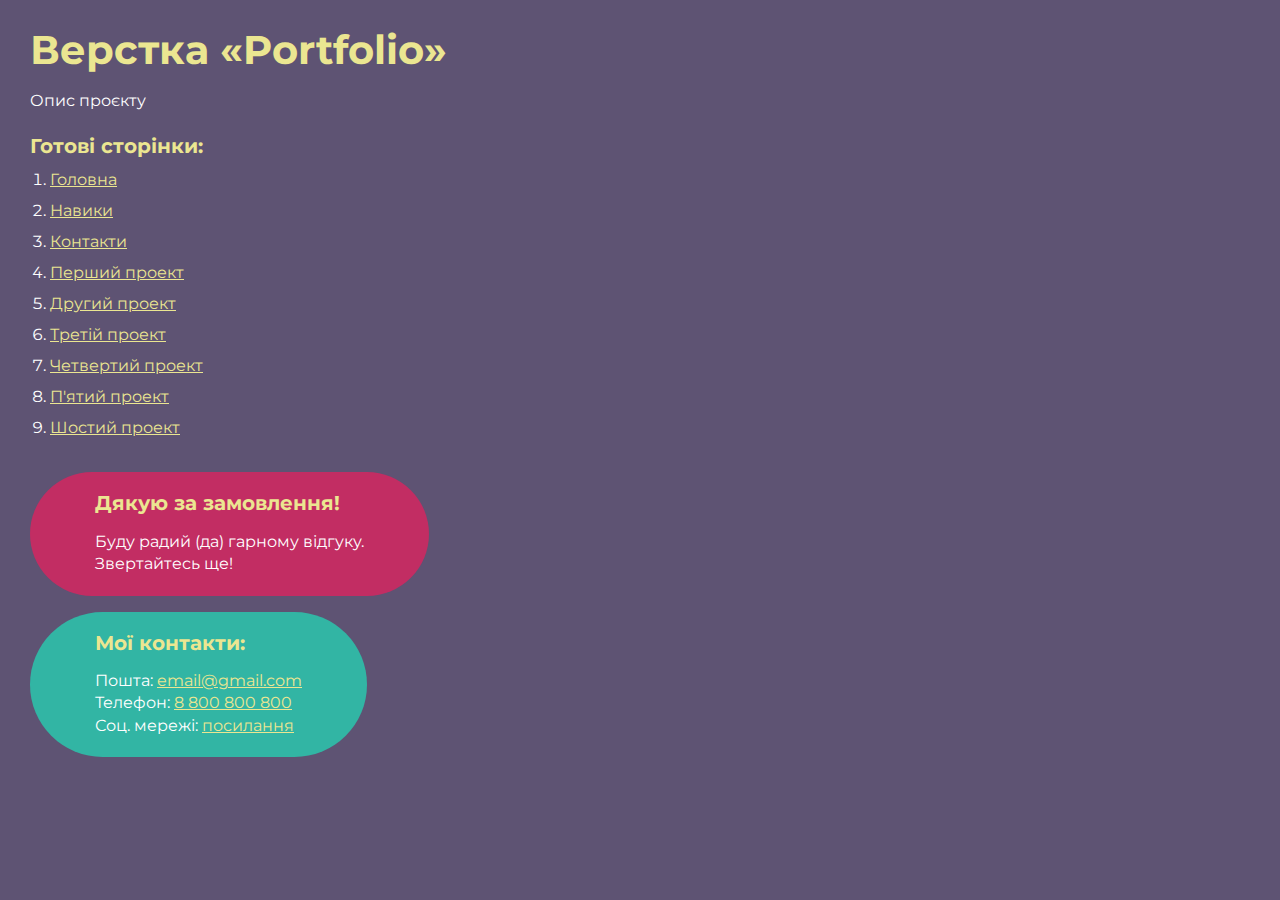
==== index.html @ 74530d35 "content" ====
<!DOCTYPE html>
<html>

<head>
	<meta charset="UTF-8">
	<meta name="viewport" content="width=device-width, initial-scale=1.0">
	<title>Верстка «Portfolio»</title>
</head>

<body>
	<div class="rootpage">
		<h1>Верстка «Portfolio»</h1>
		<div class="rootpage__info">
			Опис проєкту
		</div>
		<h2>Готові сторінки:</h2>
		<ol class="rootpage__list">
			<li><a target="_blank" href="home.html">Головна</a></li>
			<li><a target="_blank" href="skills.html">Навики</a></li>
			<li><a target="_blank" href="contacts.html">Контакти</a></li>
			<li><a target="_blank" href="project-one.html">Перший проект</a></li>
			<li><a target="_blank" href="project-two.html">Другий проект</a></li>
			<li><a target="_blank" href="project-three.html">Третій проект</a></li>
			<li><a target="_blank" href="project-five.html">Четвертий проект</a></li>
			<li><a target="_blank" href="project-five.html">П'ятий проект</a></li>
			<li><a target="_blank" href="project-six.html">Шостий проект</a></li>
		</ol>
		<div class="rootpage__tnx">
			<h2>Дякую за замовлення!</h2>
			<p>Буду радий (да) гарному відгуку.</p>
			<p>Звертайтесь ще!</p>
		</div>
		<div class="rootpage__contacts">
			<h2>Мої контакти:</h2>
			<p>Пошта: <a href="mailto:email@gmail.com">email@gmail.com</a></p>
			<p>Телефон: <a href="tel:8800800800">8 800 800 800</a></p>
			<p>Соц. мережі: <a href="">посилання</a></p>
		</div>
	</div>
</body>
<style>
	@charset "UTF-8";
	@import url("https://fonts.googleapis.com/css?family=Montserrat:regular,700&display=swap");

	*,
	*::before,
	*::after {
		padding: 0px;
		margin: 0px;
		border: 0px;
		box-sizing: border-box;
	}

	html,
	body {
		height: 100%;
		margin: 0;
		padding: 0;
		min-width: 320px;
		width: 100%;
		color: #fff;
		background-color: #5e5373;
	}

	body {
		font-family: Montserrat;
		font-size: 100%;
		line-height: 1;
		font-size: 1rem;
	}

	a {
		text-decoration: underline;
		color: #ebe691
	}

	a:visited {
		text-decoration: underline;
		color: #aaa768;
	}

	a:hover {
		text-decoration: none;
	}

	ul li {
		list-style: none;
	}

	img {
		vertical-align: top;
	}

	.wrapper {
		width: 100%;
		min-height: 100%;
		overflow: hidden;
	}

	.rootpage {
		padding: 30px;
		display: flex;
		flex-direction: column;
		align-items: flex-start;
	}

	@media (max-width: 767px) {
		.rootpage {
			padding: 30px 15px;
		}
	}

	h1 {
		color: #ebe691;
		font-size: 2.5rem;
		margin: 0px 0px 1.25rem 0px;
	}

	@media (max-width: 767px) {
		h1 {
			font-size: 1.85rem;
			margin: 0px 0px 1.25rem 0px;
		}
	}

	h2 {
		color: #ebe691;
		font-size: 1.25rem;
		margin: 0px 0px 1rem 0px;
	}

	@media (max-width: 767px) {
		h2 {
			font-size: 1.125rem;
			margin: 0px 0px 1rem 0px;
		}
	}

	.rootpage__info {
		line-height: 140%;
		margin: 0px 0px 1.5rem 0px;
	}

	.rootpage__list {
		margin: 0px 0px 2.25rem 1.25rem;
	}

	.rootpage__list li:not(:last-child) {
		margin: 0px 0px 15px 0px;
	}

	.rootpage__contacts,
	.rootpage__tnx {
		border-radius: 200px;
		padding: 20px 65px;
		line-height: 140%;
	}

	@media (max-width: 767px) {

		.rootpage__contacts,
		.rootpage__tnx {
			border-radius: 40px;
			padding: 20px;
		}
	}

	.rootpage__contacts {
		background: #32b5a4;

	}

	.rootpage__contacts a {
		color: #ebe691;
	}

	.rootpage__tnx {
		background: #c22d63;
		margin: 0px 0px 1rem 0px;
	}
</style>

</html>
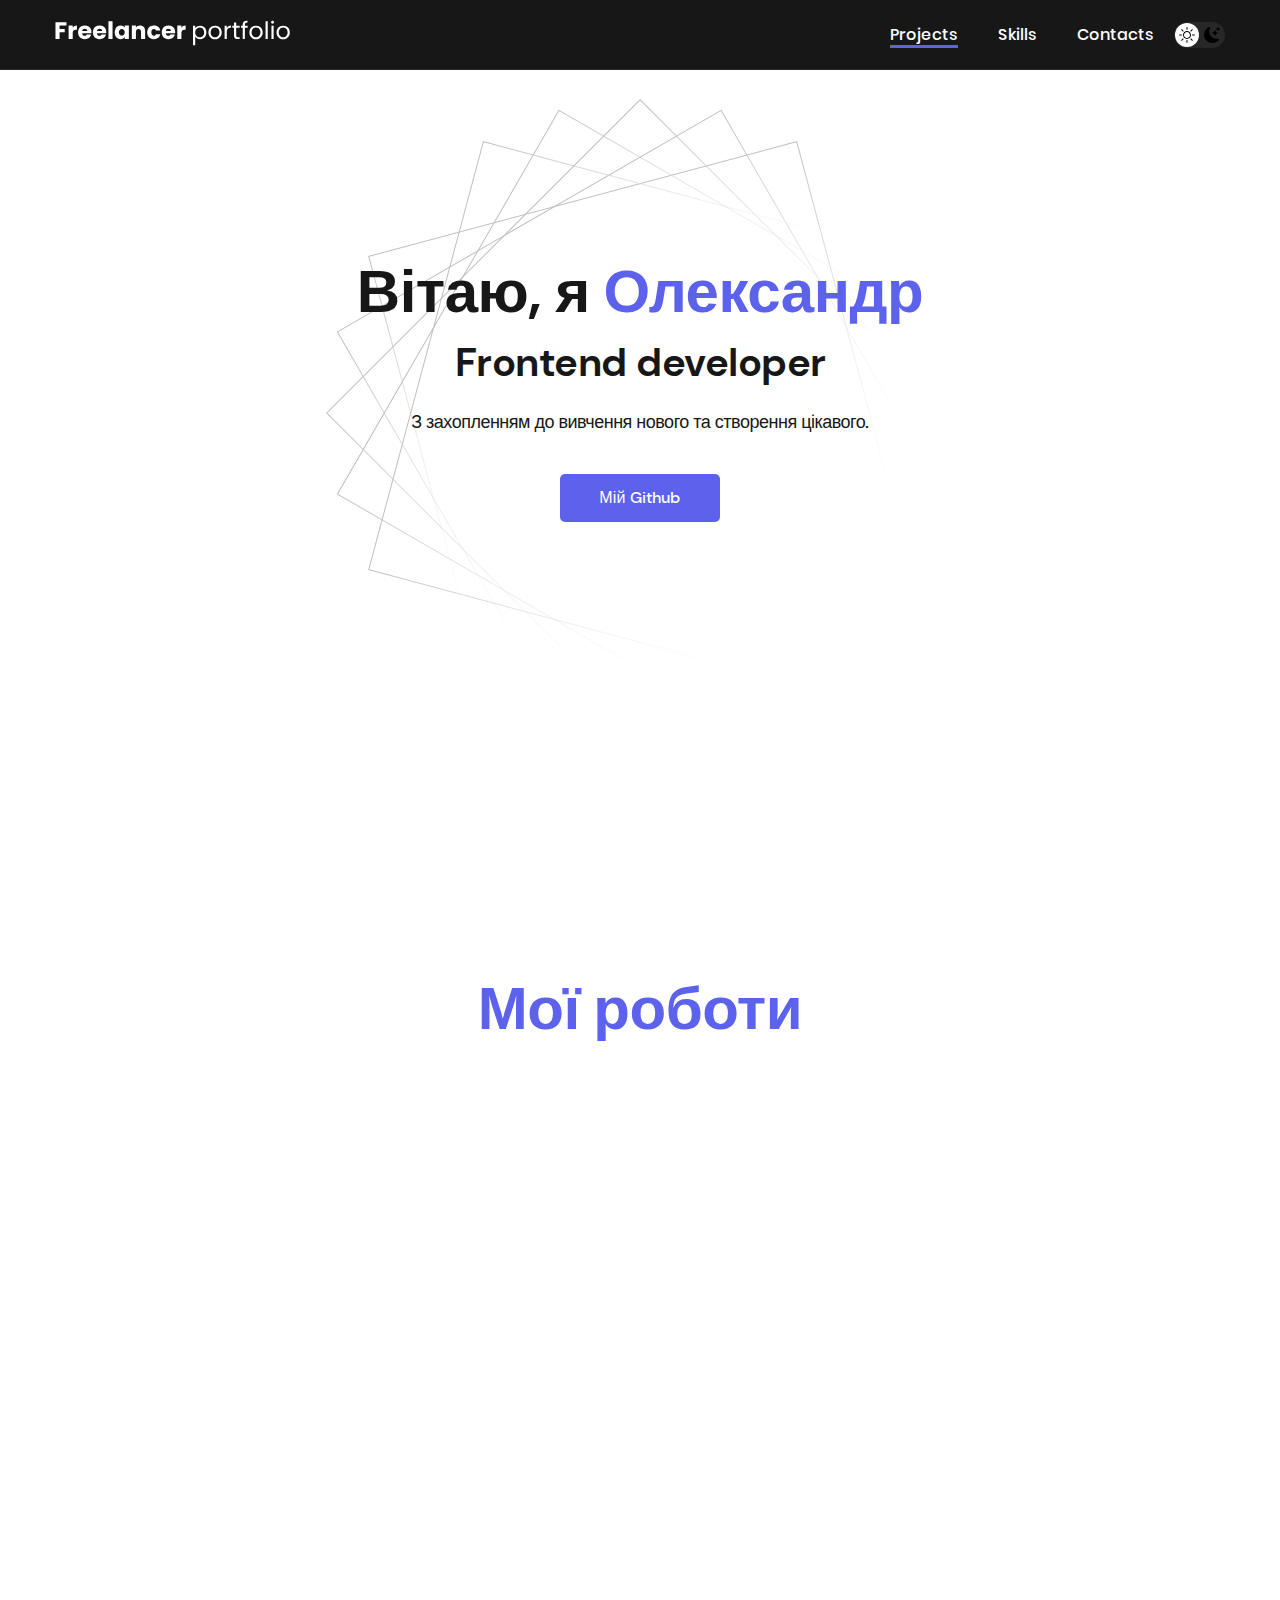
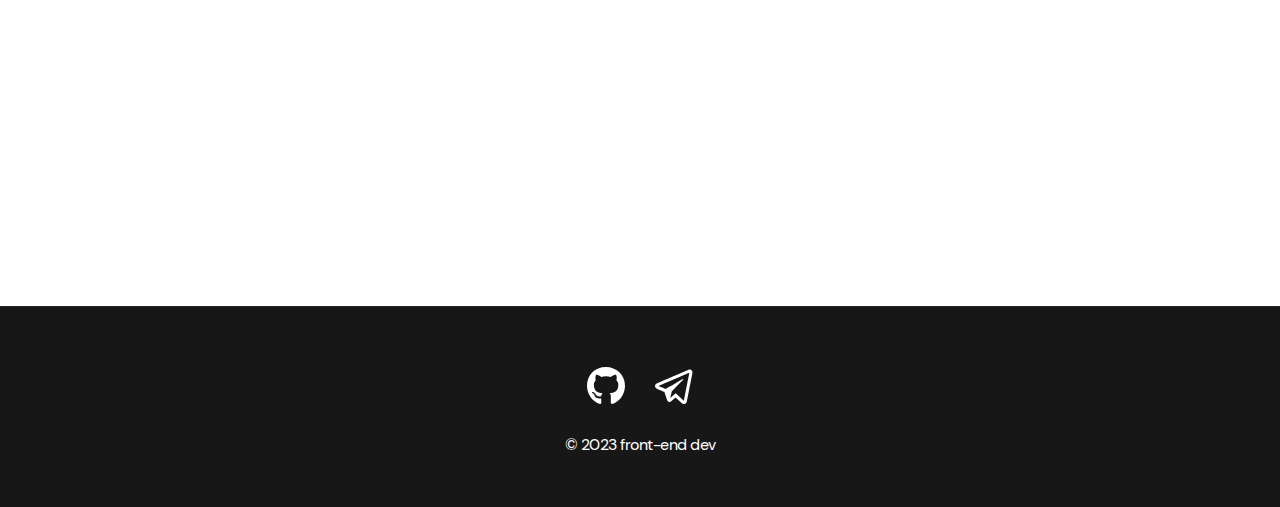
==== commit 13606eed: "content-change" ====
--- a/index.html
+++ b/index.html
@@ -1,183 +1,154 @@
 <!DOCTYPE html>
-<html>
+<html lang="en">
 
 <head>
+	<title>Freelancer Portfolio</title>
 	<meta charset="UTF-8">
+	<meta name="format-detection" content="telephone=no">
+	<!-- <style>body{opacity: 0;}</style> -->
+	<link rel="stylesheet" href="css/style.min.css?_v=20230713144553">
+	<link rel="shortcut icon" href="favicon.ico">
+	<!-- <meta name="robots" content="noindex, nofollow"> -->
 	<meta name="viewport" content="width=device-width, initial-scale=1.0">
-	<title>Верстка «Portfolio»</title>
 </head>
 
 <body>
-	<div class="rootpage">
-		<h1>Верстка «Portfolio»</h1>
-		<div class="rootpage__info">
-			Опис проєкту
-		</div>
-		<h2>Готові сторінки:</h2>
-		<ol class="rootpage__list">
-			<li><a target="_blank" href="home.html">Головна</a></li>
-			<li><a target="_blank" href="skills.html">Навики</a></li>
-			<li><a target="_blank" href="contacts.html">Контакти</a></li>
-			<li><a target="_blank" href="project-one.html">Перший проект</a></li>
-			<li><a target="_blank" href="project-two.html">Другий проект</a></li>
-			<li><a target="_blank" href="project-three.html">Третій проект</a></li>
-			<li><a target="_blank" href="project-five.html">Четвертий проект</a></li>
-			<li><a target="_blank" href="project-five.html">П'ятий проект</a></li>
-			<li><a target="_blank" href="project-six.html">Шостий проект</a></li>
-		</ol>
-		<div class="rootpage__tnx">
-			<h2>Дякую за замовлення!</h2>
-			<p>Буду радий (да) гарному відгуку.</p>
-			<p>Звертайтесь ще!</p>
-		</div>
-		<div class="rootpage__contacts">
-			<h2>Мої контакти:</h2>
-			<p>Пошта: <a href="mailto:email@gmail.com">email@gmail.com</a></p>
-			<p>Телефон: <a href="tel:8800800800">8 800 800 800</a></p>
-			<p>Соц. мережі: <a href="">посилання</a></p>
-		</div>
+	<div class="wrapper">
+		<header class="header">
+			<div class="header__container">
+
+				<a href="#" class="header__logo">
+					<svg class="header__img" width="235" height="26" viewBox="0 0 235 26" fill="none" xmlns="http://www.w3.org/2000/svg">
+						<path d="M11.456 2.152V5.44H4.592V8.992H9.728V12.184H4.592V19H0.488V2.152H11.456ZM17.717 7.84C18.197 7.104 18.797 6.528 19.517 6.112C20.237 5.68 21.037 5.464 21.917 5.464V9.808H20.789C19.765 9.808 18.997 10.032 18.485 10.48C17.973 10.912 17.717 11.68 17.717 12.784V19H13.613V5.608H17.717V7.84ZM36.5026 12.088C36.5026 12.472 36.4786 12.872 36.4306 13.288H27.1426C27.2066 14.12 27.4706 14.76 27.9346 15.208C28.4146 15.64 28.9986 15.856 29.6866 15.856C30.7106 15.856 31.4226 15.424 31.8226 14.56H36.1906C35.9666 15.44 35.5586 16.232 34.9666 16.936C34.3906 17.64 33.6626 18.192 32.7826 18.592C31.9026 18.992 30.9186 19.192 29.8306 19.192C28.5186 19.192 27.3506 18.912 26.3266 18.352C25.3026 17.792 24.5026 16.992 23.9266 15.952C23.3506 14.912 23.0626 13.696 23.0626 12.304C23.0626 10.912 23.3426 9.696 23.9026 8.656C24.4786 7.616 25.2786 6.816 26.3026 6.256C27.3266 5.696 28.5026 5.416 29.8306 5.416C31.1266 5.416 32.2786 5.688 33.2866 6.232C34.2946 6.776 35.0786 7.552 35.6386 8.56C36.2146 9.568 36.5026 10.744 36.5026 12.088ZM32.3026 11.008C32.3026 10.304 32.0626 9.744 31.5826 9.328C31.1026 8.912 30.5026 8.704 29.7826 8.704C29.0946 8.704 28.5106 8.904 28.0306 9.304C27.5666 9.704 27.2786 10.272 27.1666 11.008H32.3026ZM51.2917 12.088C51.2917 12.472 51.2677 12.872 51.2197 13.288H41.9317C41.9957 14.12 42.2597 14.76 42.7237 15.208C43.2037 15.64 43.7877 15.856 44.4757 15.856C45.4997 15.856 46.2117 15.424 46.6117 14.56H50.9797C50.7557 15.44 50.3477 16.232 49.7557 16.936C49.1797 17.64 48.4517 18.192 47.5717 18.592C46.6917 18.992 45.7077 19.192 44.6197 19.192C43.3077 19.192 42.1397 18.912 41.1157 18.352C40.0917 17.792 39.2917 16.992 38.7157 15.952C38.1397 14.912 37.8517 13.696 37.8517 12.304C37.8517 10.912 38.1317 9.696 38.6917 8.656C39.2677 7.616 40.0677 6.816 41.0917 6.256C42.1157 5.696 43.2917 5.416 44.6197 5.416C45.9157 5.416 47.0677 5.688 48.0757 6.232C49.0837 6.776 49.8677 7.552 50.4277 8.56C51.0037 9.568 51.2917 10.744 51.2917 12.088ZM47.0917 11.008C47.0917 10.304 46.8517 9.744 46.3717 9.328C45.8917 8.912 45.2917 8.704 44.5717 8.704C43.8837 8.704 43.2997 8.904 42.8197 9.304C42.3557 9.704 42.0677 10.272 41.9557 11.008H47.0917ZM57.5608 1.24V19H53.4568V1.24H57.5608ZM59.7189 12.28C59.7189 10.904 59.9749 9.696 60.4869 8.656C61.0149 7.616 61.7269 6.816 62.6229 6.256C63.5189 5.696 64.5189 5.416 65.6229 5.416C66.5669 5.416 67.3909 5.608 68.0949 5.992C68.8149 6.376 69.3669 6.88 69.7509 7.504V5.608H73.8549V19H69.7509V17.104C69.3509 17.728 68.7909 18.232 68.0709 18.616C67.3669 19 66.5429 19.192 65.5989 19.192C64.5109 19.192 63.5189 18.912 62.6229 18.352C61.7269 17.776 61.0149 16.968 60.4869 15.928C59.9749 14.872 59.7189 13.656 59.7189 12.28ZM69.7509 12.304C69.7509 11.28 69.4629 10.472 68.8869 9.88C68.3269 9.288 67.6389 8.992 66.8229 8.992C66.0069 8.992 65.3109 9.288 64.7349 9.88C64.1749 10.456 63.8949 11.256 63.8949 12.28C63.8949 13.304 64.1749 14.12 64.7349 14.728C65.3109 15.32 66.0069 15.616 66.8229 15.616C67.6389 15.616 68.3269 15.32 68.8869 14.728C69.4629 14.136 69.7509 13.328 69.7509 12.304ZM84.9839 5.464C86.5519 5.464 87.7999 5.976 88.7279 7C89.6719 8.008 90.1439 9.4 90.1439 11.176V19H86.0639V11.728C86.0639 10.832 85.8319 10.136 85.3679 9.64C84.9039 9.144 84.2799 8.896 83.4959 8.896C82.7119 8.896 82.0879 9.144 81.6239 9.64C81.1599 10.136 80.9279 10.832 80.9279 11.728V19H76.8239V5.608H80.9279V7.384C81.3439 6.792 81.9039 6.328 82.6079 5.992C83.3119 5.64 84.1039 5.464 84.9839 5.464ZM92.1798 12.304C92.1798 10.912 92.4598 9.696 93.0198 8.656C93.5958 7.616 94.3878 6.816 95.3958 6.256C96.4198 5.696 97.5878 5.416 98.8998 5.416C100.58 5.416 101.98 5.856 103.1 6.736C104.236 7.616 104.98 8.856 105.332 10.456H100.964C100.596 9.432 99.8838 8.92 98.8278 8.92C98.0758 8.92 97.4758 9.216 97.0278 9.808C96.5798 10.384 96.3558 11.216 96.3558 12.304C96.3558 13.392 96.5798 14.232 97.0278 14.824C97.4758 15.4 98.0758 15.688 98.8278 15.688C99.8838 15.688 100.596 15.176 100.964 14.152H105.332C104.98 15.72 104.236 16.952 103.1 17.848C101.964 18.744 100.564 19.192 98.8998 19.192C97.5878 19.192 96.4198 18.912 95.3958 18.352C94.3878 17.792 93.5958 16.992 93.0198 15.952C92.4598 14.912 92.1798 13.696 92.1798 12.304ZM120.151 12.088C120.151 12.472 120.127 12.872 120.079 13.288H110.791C110.855 14.12 111.119 14.76 111.583 15.208C112.063 15.64 112.647 15.856 113.335 15.856C114.359 15.856 115.071 15.424 115.471 14.56H119.839C119.615 15.44 119.207 16.232 118.615 16.936C118.039 17.64 117.311 18.192 116.431 18.592C115.551 18.992 114.567 19.192 113.479 19.192C112.167 19.192 110.999 18.912 109.975 18.352C108.951 17.792 108.151 16.992 107.575 15.952C106.999 14.912 106.711 13.696 106.711 12.304C106.711 10.912 106.991 9.696 107.551 8.656C108.127 7.616 108.927 6.816 109.951 6.256C110.975 5.696 112.151 5.416 113.479 5.416C114.775 5.416 115.927 5.688 116.935 6.232C117.943 6.776 118.727 7.552 119.287 8.56C119.863 9.568 120.151 10.744 120.151 12.088ZM115.951 11.008C115.951 10.304 115.711 9.744 115.231 9.328C114.751 8.912 114.151 8.704 113.431 8.704C112.743 8.704 112.159 8.904 111.679 9.304C111.215 9.704 110.927 10.272 110.815 11.008H115.951ZM126.42 7.84C126.9 7.104 127.5 6.528 128.22 6.112C128.94 5.68 129.74 5.464 130.62 5.464V9.808H129.492C128.468 9.808 127.7 10.032 127.188 10.48C126.676 10.912 126.42 11.68 126.42 12.784V19H122.316V5.608H126.42V7.84ZM140.212 8.272C140.644 7.52 141.284 6.896 142.132 6.4C142.996 5.888 143.996 5.632 145.132 5.632C146.3 5.632 147.356 5.912 148.3 6.472C149.26 7.032 150.012 7.824 150.556 8.848C151.1 9.856 151.372 11.032 151.372 12.376C151.372 13.704 151.1 14.888 150.556 15.928C150.012 16.968 149.26 17.776 148.3 18.352C147.356 18.928 146.3 19.216 145.132 19.216C144.012 19.216 143.02 18.968 142.156 18.472C141.308 17.96 140.66 17.328 140.212 16.576V25.24H138.028V5.848H140.212V8.272ZM149.14 12.376C149.14 11.384 148.94 10.52 148.54 9.784C148.14 9.048 147.596 8.488 146.908 8.104C146.236 7.72 145.492 7.528 144.676 7.528C143.876 7.528 143.132 7.728 142.444 8.128C141.772 8.512 141.228 9.08 140.812 9.832C140.412 10.568 140.212 11.424 140.212 12.4C140.212 13.392 140.412 14.264 140.812 15.016C141.228 15.752 141.772 16.32 142.444 16.72C143.132 17.104 143.876 17.296 144.676 17.296C145.492 17.296 146.236 17.104 146.908 16.72C147.596 16.32 148.14 15.752 148.54 15.016C148.94 14.264 149.14 13.384 149.14 12.376ZM159.982 19.216C158.75 19.216 157.63 18.936 156.622 18.376C155.63 17.816 154.846 17.024 154.27 16C153.71 14.96 153.43 13.76 153.43 12.4C153.43 11.056 153.718 9.872 154.294 8.848C154.886 7.808 155.686 7.016 156.694 6.472C157.702 5.912 158.83 5.632 160.078 5.632C161.326 5.632 162.454 5.912 163.462 6.472C164.47 7.016 165.262 7.8 165.838 8.824C166.43 9.848 166.726 11.04 166.726 12.4C166.726 13.76 166.422 14.96 165.814 16C165.222 17.024 164.414 17.816 163.39 18.376C162.366 18.936 161.23 19.216 159.982 19.216ZM159.982 17.296C160.766 17.296 161.502 17.112 162.19 16.744C162.878 16.376 163.43 15.824 163.846 15.088C164.278 14.352 164.494 13.456 164.494 12.4C164.494 11.344 164.286 10.448 163.87 9.712C163.454 8.976 162.91 8.432 162.238 8.08C161.566 7.712 160.838 7.528 160.054 7.528C159.254 7.528 158.518 7.712 157.846 8.08C157.19 8.432 156.662 8.976 156.262 9.712C155.862 10.448 155.662 11.344 155.662 12.4C155.662 13.472 155.854 14.376 156.238 15.112C156.638 15.848 157.166 16.4 157.822 16.768C158.478 17.12 159.198 17.296 159.982 17.296ZM171.782 7.984C172.166 7.232 172.71 6.648 173.414 6.232C174.134 5.816 175.006 5.608 176.03 5.608V7.864H175.454C173.006 7.864 171.782 9.192 171.782 11.848V19H169.598V5.848H171.782V7.984ZM181.215 7.648V15.4C181.215 16.04 181.351 16.496 181.623 16.768C181.895 17.024 182.367 17.152 183.039 17.152H184.647V19H182.679C181.463 19 180.551 18.72 179.943 18.16C179.335 17.6 179.031 16.68 179.031 15.4V7.648H177.327V5.848H179.031V2.536H181.215V5.848H184.647V7.648H181.215ZM192.645 7.648H189.885V19H187.701V7.648H185.997V5.848H187.701V4.912C187.701 3.44 188.077 2.368 188.829 1.696C189.597 1.008 190.821 0.663999 192.501 0.663999V2.488C191.541 2.488 190.861 2.68 190.461 3.064C190.077 3.432 189.885 4.048 189.885 4.912V5.848H192.645V7.648ZM200.928 19.216C199.696 19.216 198.576 18.936 197.568 18.376C196.576 17.816 195.792 17.024 195.216 16C194.656 14.96 194.376 13.76 194.376 12.4C194.376 11.056 194.664 9.872 195.24 8.848C195.832 7.808 196.632 7.016 197.64 6.472C198.648 5.912 199.776 5.632 201.024 5.632C202.272 5.632 203.4 5.912 204.408 6.472C205.416 7.016 206.208 7.8 206.784 8.824C207.376 9.848 207.672 11.04 207.672 12.4C207.672 13.76 207.368 14.96 206.76 16C206.168 17.024 205.36 17.816 204.336 18.376C203.312 18.936 202.176 19.216 200.928 19.216ZM200.928 17.296C201.712 17.296 202.448 17.112 203.136 16.744C203.824 16.376 204.376 15.824 204.792 15.088C205.224 14.352 205.44 13.456 205.44 12.4C205.44 11.344 205.232 10.448 204.816 9.712C204.4 8.976 203.856 8.432 203.184 8.08C202.512 7.712 201.784 7.528 201 7.528C200.2 7.528 199.464 7.712 198.792 8.08C198.136 8.432 197.608 8.976 197.208 9.712C196.808 10.448 196.608 11.344 196.608 12.4C196.608 13.472 196.8 14.376 197.184 15.112C197.584 15.848 198.112 16.4 198.768 16.768C199.424 17.12 200.144 17.296 200.928 17.296ZM212.727 1.24V19H210.543V1.24H212.727ZM217.578 3.712C217.162 3.712 216.81 3.568 216.522 3.28C216.234 2.992 216.09 2.64 216.09 2.224C216.09 1.808 216.234 1.456 216.522 1.168C216.81 0.879999 217.162 0.735999 217.578 0.735999C217.978 0.735999 218.314 0.879999 218.586 1.168C218.874 1.456 219.018 1.808 219.018 2.224C219.018 2.64 218.874 2.992 218.586 3.28C218.314 3.568 217.978 3.712 217.578 3.712ZM218.634 5.848V19H216.45V5.848H218.634ZM228.092 19.216C226.86 19.216 225.74 18.936 224.732 18.376C223.74 17.816 222.956 17.024 222.38 16C221.82 14.96 221.54 13.76 221.54 12.4C221.54 11.056 221.828 9.872 222.404 8.848C222.996 7.808 223.796 7.016 224.804 6.472C225.812 5.912 226.94 5.632 228.188 5.632C229.436 5.632 230.564 5.912 231.572 6.472C232.58 7.016 233.372 7.8 233.948 8.824C234.54 9.848 234.836 11.04 234.836 12.4C234.836 13.76 234.532 14.96 233.924 16C233.332 17.024 232.524 17.816 231.5 18.376C230.476 18.936 229.34 19.216 228.092 19.216ZM228.092 17.296C228.876 17.296 229.612 17.112 230.3 16.744C230.988 16.376 231.54 15.824 231.956 15.088C232.388 14.352 232.604 13.456 232.604 12.4C232.604 11.344 232.396 10.448 231.98 9.712C231.564 8.976 231.02 8.432 230.348 8.08C229.676 7.712 228.948 7.528 228.164 7.528C227.364 7.528 226.628 7.712 225.956 8.08C225.3 8.432 224.772 8.976 224.372 9.712C223.972 10.448 223.772 11.344 223.772 12.4C223.772 13.472 223.964 14.376 224.348 15.112C224.748 15.848 225.276 16.4 225.932 16.768C226.588 17.12 227.308 17.296 228.092 17.296Z" fill="none" />
+					</svg>
+				</a>
+
+				<div class="header__menu menu">
+					<nav class="menu__body">
+						<ul class="menu__list">
+							<li class="menu__item"><a href="#" class="menu__link _active">Projects</a></li>
+							<li class="menu__item"><a href="skills.html" class="menu__link">Skills</a>
+							</li>
+							<li class="menu__item"><a href="contacts.html" class="menu__link">Contacts</a></li>
+						</ul>
+					</nav>
+				</div>
+				<div class="header__elem">
+					<button type="button" class="menu__icon icon-menu"><span></span></button>
+				</div>
+
+				<button class="dark-mode-btn">
+					<img class="dark-mode-btn__icon" src="img/switcher/light.svg" alt="">
+					<img class="dark-mode-btn__icon" src="img/switcher/dark-1.svg" alt="">
+				</button>
+
+			</div>
+		</header>
+		<main class="main">
+
+			<section class="about">
+				<div class="about__inner">
+					<h1 class="about__title"><strong>Вітаю, я <span class="purple-text">Олександр</span></strong><br>
+						<span class="sub-text">Frontend developer</span>
+					</h1>
+					<p class="about__text">
+						З захопленням до вивчення нового та створення цікавого.
+					</p>
+					<a href="https://github.com/1JordanWalton1?tab=repositories" class="about__btn" target="_blank">Мій
+						Github</a>
+				</div>
+			</section>
+
+			<section class="projects">
+				<div class="projects__container">
+					<h2 class="title projects__title">Мої роботи</h2>
+
+					<ul class="projects__items">
+
+						<li class="projects__item">
+							<a href="project-one.html" class="projects__link" target="_blank">
+								<img src="img/projects/1.jpg" alt="">
+							</a>
+							<div class="projects__href"><a href="project-one.html" class="projects__sub-title" target="_blank">Car
+									Leasing</a></div>
+						</li>
+						<li class="projects__item">
+							<a href="project-two.html" class="projects__link" target="_blank">
+								<img src="img/projects/02.jpg" alt="">
+							</a>
+							<div class="projects__href">
+								<a href="project-two.html" class="projects__sub-title" target="_blank">SupBoard
+									Seller</a>
+
+							</div>
+						</li>
+						<li class="projects__item">
+							<a href="project-three.html" class="projects__link" target="_blank">
+								<img src="img/projects/03.jpg" alt="">
+							</a>
+							<div class="projects__href">
+								<a href="project-three.html" class="projects__sub-title" target="_blank">ЖК LoftHouse
+									Web-Site</a>
+							</div>
+						</li>
+						<li class="projects__item">
+							<a href="project-four.html" class="projects__link" target="_blank">
+								<img src="img/projects/04.jpg" alt="">
+							</a>
+							<div class="projects__href"><a href="project-four.html" class="projects__sub-title" target="_blank">Car
+									Site</a></div>
+						</li>
+						<li class="projects__item">
+							<a href="project-five.html" class="projects__link" target="_blank">
+								<img src="img/projects/05.jpg" alt="">
+							</a>
+							<div class="projects__href"><a href="project-five.html" class="projects__sub-title" target="_blank">Приклад
+									Portfolio</a>
+							</div>
+						</li>
+						<li class="projects__item">
+							<a href="project-six.html" class="projects__link" target="_blank">
+								<img src="img/projects/06.jpg" alt="">
+							</a>
+							<div class="projects__href"><a href="project-six.html" class="projects__sub-title" target="_blank">Pulsometr
+									Seller</a>
+							</div>
+						</li>
+
+					</ul>
+
+				</div>
+			</section>
+
+
+		</main>
+		<footer class="footer">
+			<div class="footer__container">
+
+				<div class="footer__icons">
+					<a class="footer__icon" href="https://github.com/1JordanWalton1?tab=repositories" target="_blank">
+						<svg class="footer__svg" width="38" height="38" viewBox="0 0 38 38" fill="none" xmlns="http://www.w3.org/2000/svg">
+							<path d="M12.7101 29.8331C12.7101 29.9863 12.5339 30.1089 12.3117 30.1089C12.0589 30.1319 11.8827 30.0093 11.8827 29.8331C11.8827 29.6798 12.0589 29.5573 12.281 29.5573C12.5109 29.5343 12.7101 29.6569 12.7101 29.8331ZM10.3274 29.4883C10.2738 29.6415 10.427 29.8177 10.6569 29.8637C10.856 29.9403 11.0859 29.8637 11.1319 29.7105C11.1778 29.5573 11.0323 29.381 10.8024 29.3121C10.6032 29.2585 10.381 29.3351 10.3274 29.4883ZM13.7137 29.3581C13.4915 29.4117 13.3383 29.5573 13.3613 29.7335C13.3843 29.8867 13.5835 29.9863 13.8133 29.9327C14.0355 29.879 14.1887 29.7335 14.1657 29.5802C14.1427 29.4347 13.9359 29.3351 13.7137 29.3581ZM18.7548 0C8.12863 0 0 8.06734 0 18.6935C0 27.1899 5.34758 34.4605 12.9859 37.0194C13.9665 37.1956 14.3113 36.5903 14.3113 36.0923C14.3113 35.6173 14.2883 32.9972 14.2883 31.3883C14.2883 31.3883 8.9254 32.5375 7.79919 29.1052C7.79919 29.1052 6.92581 26.8758 5.66935 26.3012C5.66935 26.3012 3.91492 25.0984 5.79194 25.1214C5.79194 25.1214 7.6996 25.2746 8.74919 27.098C10.427 30.0552 13.2387 29.2048 14.3343 28.6992C14.5105 27.4734 15.0085 26.623 15.5601 26.1173C11.2774 25.6423 6.95645 25.0218 6.95645 17.6516C6.95645 15.5448 7.53871 14.4875 8.76452 13.1391C8.56532 12.6411 7.91411 10.5879 8.96371 7.9371C10.5649 7.43911 14.25 10.0056 14.25 10.0056C15.7823 9.57661 17.4294 9.35444 19.0613 9.35444C20.6931 9.35444 22.3403 9.57661 23.8726 10.0056C23.8726 10.0056 27.5577 7.43145 29.1589 7.9371C30.2085 10.5956 29.5573 12.6411 29.3581 13.1391C30.5839 14.4952 31.3347 15.5524 31.3347 17.6516C31.3347 25.0448 26.8222 25.6347 22.5395 26.1173C23.2444 26.7226 23.8419 27.8718 23.8419 29.6722C23.8419 32.254 23.819 35.4488 23.819 36.077C23.819 36.575 24.1714 37.1802 25.1444 37.004C32.8056 34.4605 38 27.1899 38 18.6935C38 8.06734 29.381 0 18.7548 0V0ZM7.44677 26.4238C7.34718 26.5004 7.37016 26.6766 7.5004 26.8222C7.62298 26.9448 7.79919 26.9984 7.89879 26.8988C7.99839 26.8222 7.9754 26.646 7.84516 26.5004C7.72258 26.3778 7.54637 26.3242 7.44677 26.4238ZM6.61936 25.8032C6.56573 25.9028 6.64234 26.0254 6.79556 26.102C6.91815 26.1786 7.07137 26.1556 7.125 26.0484C7.17863 25.9488 7.10202 25.8262 6.94879 25.7496C6.79556 25.7036 6.67298 25.7266 6.61936 25.8032ZM9.10161 28.5306C8.97903 28.6302 9.025 28.8601 9.20121 29.0056C9.37742 29.1819 9.5996 29.2048 9.69919 29.0823C9.79879 28.9827 9.75282 28.7528 9.5996 28.6073C9.43105 28.431 9.20121 28.4081 9.10161 28.5306ZM8.22823 27.4044C8.10565 27.481 8.10565 27.6802 8.22823 27.8565C8.35081 28.0327 8.55766 28.1093 8.65726 28.0327C8.77984 27.9331 8.77984 27.7339 8.65726 27.5577C8.55 27.3815 8.35081 27.3048 8.22823 27.4044Z" fill="none" />
+						</svg>
+					</a>
+					<a class="footer__icon" href="https://t.me/olexandrwebdev" target="_blank">
+						<svg class="footer__svg" width="38" height="37" viewBox="0 0 73 67" fill="none" xmlns="http://www.w3.org/2000/svg">
+							<path d="M66.4629 0.953185C65.4877 0.996208 64.5792 1.28025 63.7793 1.60358C63.03 1.90497 60.1673 3.13279 55.6582 5.06647C51.1452 7.00182 45.1694 9.5674 38.7949 12.3087C26.0459 17.7912 11.7126 23.9626 4.37109 27.1212C4.09503 27.2399 3.13176 27.5476 2.10938 28.3458C1.08699 29.1439 0 30.7978 0 32.6407C0 34.1267 0.708203 35.603 1.59961 36.4844C2.49102 37.3659 3.43424 37.8013 4.24219 38.1309C7.17369 39.3271 16.2655 43.0476 17.9824 43.7501C18.5866 45.601 21.8775 55.6676 22.6406 58.1348C23.1437 59.7629 23.6226 60.7826 24.2461 61.5919C24.5578 61.9965 24.9202 62.3511 25.3594 62.629C25.5349 62.74 25.7274 62.8256 25.9219 62.9044L25.9336 62.9102C25.9784 62.9282 26.017 62.9588 26.0625 62.9747C26.1482 63.0047 26.2056 63.0083 26.3203 63.0333C26.7773 63.1808 27.2386 63.2735 27.6504 63.2735C29.4059 63.2735 30.4805 62.3067 30.4805 62.3067L30.5449 62.2598L39.5742 54.4493L50.5254 64.8087C50.6796 65.0267 52.1176 67.0001 55.2891 67.0001C57.1722 67.0001 58.666 66.0551 59.625 65.0489C60.584 64.0426 61.1815 62.9855 61.4355 61.6563V61.6505C61.6731 60.3944 71.7656 8.58209 71.7656 8.58209L71.748 8.6524C72.0435 7.30386 72.1209 6.04798 71.7949 4.80865C71.4689 3.56933 70.6099 2.38273 69.5449 1.7442C68.48 1.10581 67.4381 0.910162 66.4629 0.953185ZM65.9004 7.22272C65.886 7.31027 65.9112 7.26624 65.8887 7.3692L65.8828 7.40436L65.877 7.43951C65.877 7.43951 55.9095 58.5892 55.541 60.5372C55.568 60.3901 55.4447 60.6826 55.3184 60.8594C55.1397 60.7363 54.7734 60.5782 54.7734 60.5782L54.7148 60.5137L39.7559 46.3633L29.1797 55.504L32.3262 42.9063C32.3262 42.9063 51.9947 22.5464 53.1797 21.3614C54.1337 20.4134 54.334 20.0829 54.334 19.7559C54.334 19.3179 54.1057 19.0001 53.5957 19.0001C53.1367 19.0001 52.5195 19.4463 52.1895 19.6563C47.8901 22.3969 29.0155 33.3975 20.5547 38.3184C19.2101 37.7682 9.86899 33.9445 6.70312 32.6524C6.72709 32.6419 6.7192 32.6456 6.74414 32.6348C14.0876 29.4754 28.4149 23.3041 41.1621 17.8223C47.5357 15.0815 53.516 12.5139 58.0254 10.5801C62.4653 8.67611 65.5504 7.36573 65.9004 7.22272Z" fill="black" />
+						</svg>
+
+					</a>
+
+
+				</div>
+
+				<div class="footer__copy">
+					© 2023 front-end dev
+				</div>
+
+			</div>
+		</footer>
 	</div>
+	<script src="js/app.min.js?_v=20230713144553"></script>
 </body>
-<style>
-	@charset "UTF-8";
-	@import url("https://fonts.googleapis.com/css?family=Montserrat:regular,700&display=swap");
-
-	*,
-	*::before,
-	*::after {
-		padding: 0px;
-		margin: 0px;
-		border: 0px;
-		box-sizing: border-box;
-	}
-
-	html,
-	body {
-		height: 100%;
-		margin: 0;
-		padding: 0;
-		min-width: 320px;
-		width: 100%;
-		color: #fff;
-		background-color: #5e5373;
-	}
-
-	body {
-		font-family: Montserrat;
-		font-size: 100%;
-		line-height: 1;
-		font-size: 1rem;
-	}
-
-	a {
-		text-decoration: underline;
-		color: #ebe691
-	}
-
-	a:visited {
-		text-decoration: underline;
-		color: #aaa768;
-	}
-
-	a:hover {
-		text-decoration: none;
-	}
-
-	ul li {
-		list-style: none;
-	}
-
-	img {
-		vertical-align: top;
-	}
-
-	.wrapper {
-		width: 100%;
-		min-height: 100%;
-		overflow: hidden;
-	}
-
-	.rootpage {
-		padding: 30px;
-		display: flex;
-		flex-direction: column;
-		align-items: flex-start;
-	}
-
-	@media (max-width: 767px) {
-		.rootpage {
-			padding: 30px 15px;
-		}
-	}
-
-	h1 {
-		color: #ebe691;
-		font-size: 2.5rem;
-		margin: 0px 0px 1.25rem 0px;
-	}
-
-	@media (max-width: 767px) {
-		h1 {
-			font-size: 1.85rem;
-			margin: 0px 0px 1.25rem 0px;
-		}
-	}
-
-	h2 {
-		color: #ebe691;
-		font-size: 1.25rem;
-		margin: 0px 0px 1rem 0px;
-	}
-
-	@media (max-width: 767px) {
-		h2 {
-			font-size: 1.125rem;
-			margin: 0px 0px 1rem 0px;
-		}
-	}
-
-	.rootpage__info {
-		line-height: 140%;
-		margin: 0px 0px 1.5rem 0px;
-	}
-
-	.rootpage__list {
-		margin: 0px 0px 2.25rem 1.25rem;
-	}
-
-	.rootpage__list li:not(:last-child) {
-		margin: 0px 0px 15px 0px;
-	}
-
-	.rootpage__contacts,
-	.rootpage__tnx {
-		border-radius: 200px;
-		padding: 20px 65px;
-		line-height: 140%;
-	}
-
-	@media (max-width: 767px) {
-
-		.rootpage__contacts,
-		.rootpage__tnx {
-			border-radius: 40px;
-			padding: 20px;
-		}
-	}
-
-	.rootpage__contacts {
-		background: #32b5a4;
-
-	}
-
-	.rootpage__contacts a {
-		color: #ebe691;
-	}
-
-	.rootpage__tnx {
-		background: #c22d63;
-		margin: 0px 0px 1rem 0px;
-	}
-</style>
 
 </html>--- a/css/style.min.css
+++ b/css/style.min.css
@@ -0,0 +1 @@
+@charset "UTF-8";@font-face{font-family:DMSans;font-display:swap;src:url(../fonts/DMSans-Bold.woff2) format("woff2"),url(../fonts/DMSans-Bold.woff) format("woff");font-weight:700;font-style:normal}@font-face{font-family:Poppins;font-display:swap;src:url(../fonts/Poppins-Bold.woff2) format("woff2"),url(../fonts/Poppins-Bold.woff) format("woff");font-weight:700;font-style:normal}@font-face{font-family:DMSans;font-display:swap;src:url(../fonts/DMSans-Medium.woff2) format("woff2"),url(../fonts/DMSans-Medium.woff) format("woff");font-weight:500;font-style:normal}@font-face{font-family:Poppins;font-display:swap;src:url(../fonts/Poppins-Medium.woff2) format("woff2"),url(../fonts/Poppins-Medium.woff) format("woff");font-weight:500;font-style:normal}@font-face{font-family:DMSans;font-display:swap;src:url(../fonts/DMSans-Regular.woff2) format("woff2"),url(../fonts/DMSans-Regular.woff) format("woff");font-weight:400;font-style:normal}@font-face{font-family:Poppins;font-display:swap;src:url(../fonts/Poppins-Regular.woff2) format("woff2"),url(../fonts/Poppins-Regular.woff) format("woff");font-weight:400;font-style:normal}*{padding:0;margin:0;border:0}*,:after,:before{-webkit-box-sizing:border-box;box-sizing:border-box}body,html{height:100%;min-width:320px}body{color:#fff;line-height:1;font-family:DMSans,sans-serif;font-size:1rem;-ms-text-size-adjust:100%;-moz-text-size-adjust:100%;-webkit-text-size-adjust:100%;-webkit-font-smoothing:antialiased;-moz-osx-font-smoothing:grayscale}button,input,textarea{font-family:DMSans,sans-serif;font-size:inherit}button{cursor:pointer;color:inherit;background-color:transparent}a{color:inherit;text-decoration:none}ul li{list-style:none}img{vertical-align:top}h1,h2,h3,h4,h5,h6{font-weight:inherit;font-size:inherit}body{background-color:#fff;color:#171718}.lock body{overflow:hidden;-ms-touch-action:none;touch-action:none;-ms-scroll-chaining:none;overscroll-behavior:none}.wrapper{min-height:100%;display:-webkit-box;display:-ms-flexbox;display:flex;-webkit-box-orient:vertical;-webkit-box-direction:normal;-ms-flex-direction:column;flex-direction:column;overflow:hidden}@supports (overflow:clip){.wrapper{overflow:clip}}.wrapper>main{-webkit-box-flex:1;-ms-flex:1 1 auto;flex:1 1 auto}.wrapper>*{min-width:0}[class*=__container]{max-width:75rem;margin:0 auto;padding:0 .9375rem}[class*=-ibg]{position:relative}[class*=-ibg] img{position:absolute;width:100%;height:100%;top:0;left:0;-o-object-fit:cover;object-fit:cover}[class*=-ibg_contain] img{-o-object-fit:contain;object-fit:contain}.dark{background-color:#252526;color:#fff}.purple-text{color:#5c62ec}.title{color:#5c62ec;text-align:center;font-weight:700;line-height:1.3;letter-spacing:-.5px}.dark .title{color:#fff}.dark-mode-btn{display:-webkit-box;display:-ms-flexbox;display:flex;-webkit-box-pack:justify;-ms-flex-pack:justify;justify-content:space-between;width:51px;height:26px;background-color:#272727;border-radius:50px;padding:.3125rem;position:relative}.dark-mode-btn::before{content:"";width:24px;height:24px;border-radius:50%;background-color:#fff;position:absolute;top:1px;left:1px;-webkit-transition:left .3s ease-in-out;transition:left .3s ease-in-out}.dark-mode-btn_active::before{left:26px;right:1px}.dark-mode-btn__icon{position:relative;z-index:3}.header__img path{fill:#fff;-webkit-transition:fill .2s;transition:fill .2s}.header__img{-webkit-transition:fill .2s;transition:fill .2s}.header{background-color:#171718;min-height:4.0625rem;border-bottom:1px solid #26292d;z-index:10;position:absolute;width:100%;top:0;left:0;right:0}.header__container{display:-webkit-box;display:-ms-flexbox;display:flex;-webkit-box-align:center;-ms-flex-align:center;align-items:center;-webkit-box-pack:end;-ms-flex-pack:end;justify-content:flex-end;gap:1.25rem}.header__logo{position:relative;z-index:5;margin-right:auto}.header__menu{display:-webkit-box;display:-ms-flexbox;display:flex}.header__elem{display:none;-webkit-box-align:center;-ms-flex-align:center;align-items:center}.menu__item{text-align:center}.menu__link{font-family:Poppins,sans-serif;font-size:1rem;font-weight:500;color:#fff;-webkit-transition:color .2s;transition:color .2s;position:relative;padding-bottom:.125rem}.menu__link._active::after{content:"";height:3px;width:100%;background-color:#5c62ec;position:absolute;bottom:0;left:0;right:0}.icon-menu{display:none}.footer{background-color:#171718;color:#fff;border-top:1px solid #26292d}.footer__container{display:-webkit-box;display:-ms-flexbox;display:flex;-webkit-box-orient:vertical;-webkit-box-direction:normal;-ms-flex-direction:column;flex-direction:column;-webkit-box-align:center;-ms-flex-align:center;align-items:center;-webkit-box-pack:center;-ms-flex-pack:center;justify-content:center}.footer__icons{display:-webkit-box;display:-ms-flexbox;display:flex;-webkit-box-align:center;-ms-flex-align:center;align-items:center;-webkit-box-pack:center;-ms-flex-pack:center;justify-content:center;-ms-flex-wrap:wrap;flex-wrap:wrap}.footer__svg path{fill:#fff;-webkit-transition:all .2s;transition:all .2s}.footer__svg{-webkit-transition:all .2s;transition:all .2s}.footer__copy{text-align:center;font-size:1rem;line-height:1.5;letter-spacing:-.5px}.about{min-height:100vh;position:relative;opacity:0;-webkit-transform:translateX(-100px);-ms-transform:translateX(-100px);transform:translateX(-100px);-webkit-transition:all 1s;transition:all 1s}.about::after{content:"";position:absolute;top:11%;left:50%;right:0;background:url(../img/about/light-decor.svg) no-repeat center/cover;width:39.244375rem;height:39.244375rem;-webkit-transform:translateX(-50%);-ms-transform:translateX(-50%);transform:translateX(-50%)}.dark .about::after{background:url(../img/about/decor.svg) no-repeat center/cover}.about__container{text-align:center}.about__inner{max-width:39.375rem;text-align:center;margin:0 auto;position:relative;z-index:2}.about__title{text-align:center;font-weight:700;line-height:1.4;letter-spacing:-.5px}.about__text{text-align:center;font-weight:500;line-height:1.3333333333;letter-spacing:-.5px}.about__btn{padding:.75rem;width:100%;max-width:10rem;display:inline-block;color:#fff;text-align:center;font-size:1rem;font-weight:500;line-height:24px;letter-spacing:.15px;background-color:#5c62ec;border-radius:5px;-webkit-transition:all .3s;transition:all .3s}.about__btn:active{position:relative;top:1px}.about.show{opacity:1;-webkit-transform:translate(0);-ms-transform:translate(0);transform:translate(0)}.projects__items{display:-webkit-box;display:-ms-flexbox;display:flex;-ms-flex-wrap:wrap;flex-wrap:wrap;max-width:100%}.projects__item{border-radius:.625rem;background:#fff;-webkit-box-shadow:0 5px 35px 0 rgba(0,0,0,.25);box-shadow:0 5px 35px 0 rgba(0,0,0,.25);-ms-flex-preferred-size:calc(33.33% - 20px);flex-basis:calc(33.33% - 20px);-webkit-transition:all .3s ease;transition:all .3s ease;opacity:0;-webkit-transform:translateX(-20px);-ms-transform:translateX(-20px);transform:translateX(-20px)}.dark .projects__item{background-color:#171718;-webkit-box-shadow:0 5px 35px 0 rgba(0,0,0,.8);box-shadow:0 5px 35px 0 rgba(0,0,0,.8)}.projects__link img{border-radius:10px;width:100%;-o-object-fit:cover;object-fit:cover;min-height:17.375rem;max-height:17.375rem}.projects__href{padding:.9375rem 1.25rem 1.5625rem 1.25rem}.projects__sub-title{display:inline-block;color:#171718;font-weight:700;line-height:1.3;letter-spacing:-.5px;-webkit-transition:color .3s ease;transition:color .3s ease}.dark .projects__sub-title{color:#fff}.projects__item.show{opacity:1;-webkit-transform:translateX(0);-ms-transform:translateX(0);transform:translateX(0);-webkit-transition:all .3s;transition:all .3s}.work__inner{text-align:center}.work__img{max-width:54.0625rem;-webkit-box-shadow:0 5px 35px 0 rgba(0,0,0,.25);box-shadow:0 5px 35px 0 rgba(0,0,0,.25);border-radius:.625rem;width:100%}.work__descr{text-align:center;font-weight:700;line-height:1.3;letter-spacing:-.5px}.work__descr_margin{margin-bottom:.625rem!important}.work__btn{padding:.75rem 1.25rem .75rem 3.375rem;display:inline-block;color:#171718;text-align:center;font-size:1rem;font-weight:500;line-height:1.5;letter-spacing:.15px;background-color:#fff;border-radius:.3125rem;border:1px solid #000;position:relative;-webkit-transition:all .3s;transition:all .3s}.dark .work__btn{color:#fff;background-color:#171718}.work__icon{position:absolute;left:20px;top:50%;-webkit-transform:translateY(-50%);-ms-transform:translateY(-50%);transform:translateY(-50%);-webkit-transition:all .3s;transition:all .3s}.work__btn path{fill:#000;-webkit-transition:all .3s;transition:all .3s}.skills{min-height:46.875rem;opacity:0;-webkit-transform:translateY(-30px);-ms-transform:translateY(-30px);transform:translateY(-30px)}.skills__main{display:-webkit-box;display:-ms-flexbox;display:flex;-webkit-box-orient:vertical;-webkit-box-direction:normal;-ms-flex-direction:column;flex-direction:column;-webkit-box-align:center;-ms-flex-align:center;align-items:center}.skills__skill{max-width:35.625rem}.skills__sub-title{text-align:center;font-weight:700;line-height:1.3;letter-spacing:-.5px}.skills__descr{text-align:center;line-height:1.5;letter-spacing:-.5px;-webkit-transition:color .3s ease;transition:color .3s ease}.skills.show{opacity:1;-webkit-transform:translateY(0);-ms-transform:translateY(0);transform:translateY(0);-webkit-transition:1s all;transition:1s all}.skills_contacts .skills{min-height:50.9375rem}.skills_contacts .skills__main{display:-webkit-box;display:-ms-flexbox;display:flex;-webkit-box-orient:vertical;-webkit-box-direction:normal;-ms-flex-direction:column;flex-direction:column;-webkit-box-align:center;-ms-flex-align:center;align-items:center}.skills_contacts .skills__skill{max-width:35.625rem}.skills_contacts .skills__sub-title{text-align:center;font-weight:700;line-height:1.3;letter-spacing:-.5px}.skills_contacts .skills__descr{text-align:center;line-height:1.5;letter-spacing:-.5px}@media (min-width:47.99875em){.menu__list{display:-webkit-box;display:-ms-flexbox;display:flex;-ms-flex-wrap:wrap;flex-wrap:wrap}}@media (min-width:47.99875em) and (min-width:75em){.menu__list{-webkit-column-gap:2.5rem;-moz-column-gap:2.5rem;column-gap:2.5rem}.menu__list{row-gap:.9375rem}}@media (min-width:75em){.sub-text{font-size:2.5rem}.title{font-size:3.75rem}.header{padding-top:1.25rem}.header{padding-bottom:1.25rem}.footer{padding-top:3.75rem}.footer{padding-bottom:3.125rem}.footer__icons{gap:1.875rem}.footer__icons:not(:last-child){margin-bottom:1.5625rem}.about{padding-top:15.625rem}.about__title strong{font-size:3.75rem}.about__title:not(:last-child){margin-bottom:1.25rem}.about__text{font-size:1.125rem}.about__text:not(:last-child){margin-bottom:2.5rem}.projects{padding-top:4.375rem}.projects{padding-bottom:4.375rem}.projects__title:not(:last-child){margin-bottom:3.75rem}.projects__items{-webkit-column-gap:1.875rem;-moz-column-gap:1.875rem;column-gap:1.875rem}.projects__items{row-gap:1.875rem}.projects__sub-title{font-size:1.5rem}.work{padding-top:8.75rem}.work{padding-bottom:4.375rem}.work__title:not(:last-child){margin-bottom:2.5rem}.work__img:not(:last-child){margin-bottom:2.5rem}.work__descr{font-size:1.5rem}.work__descr:not(:last-child){margin-bottom:1.875rem}.skills{padding-top:8.75rem}.skills{padding-bottom:4.375rem}.skills__title{font-size:5.625rem}.skills__title:not(:last-child){margin-bottom:2.5rem}.skills__main{gap:2.5rem}.skills__sub-title{font-size:3.75rem}.skills__sub-title:not(:last-child){margin-bottom:1.25rem}.skills__descr{font-size:1.75rem}.skills_contacts .skills{padding-top:8.75rem}.skills_contacts .skills{padding-bottom:4.375rem}.skills_contacts .skills__title{font-size:3.75rem}.skills_contacts .skills__title:not(:last-child){margin-bottom:2.5rem}.skills_contacts .skills__main{gap:2.5rem}.skills_contacts .skills__sub-title{font-size:2.5rem}.skills_contacts .skills__sub-title:not(:last-child){margin-bottom:1.25rem}.skills_contacts .skills__descr{font-size:1.125rem}}@media (max-width:20em){.sub-text{font-size:1.5rem}.title{font-size:2rem}.header{padding-top:.9375rem}.header{padding-bottom:.9375rem}.footer{padding-top:1.875rem}.footer{padding-bottom:1.5625rem}.footer__icons{gap:.9375rem}.footer__icons:not(:last-child){margin-bottom:.9375rem}.about{padding-top:11.25rem}.about__title strong{font-size:2rem}.about__title:not(:last-child){margin-bottom:.9375rem}.about__text{font-size:1rem}.about__text:not(:last-child){margin-bottom:1.25rem}.projects{padding-top:2.1875rem}.projects{padding-bottom:2.1875rem}.projects__title:not(:last-child){margin-bottom:1.875rem}.projects__items{-webkit-column-gap:.9375rem;-moz-column-gap:.9375rem;column-gap:.9375rem}.projects__items{row-gap:.9375rem}.projects__sub-title{font-size:1.125rem}.work{padding-top:4.375rem}.work{padding-bottom:2.1875rem}.work__title:not(:last-child){margin-bottom:1.25rem}.work__img:not(:last-child){margin-bottom:1.25rem}.work__descr{font-size:1.125rem}.work__descr:not(:last-child){margin-bottom:.9375rem}.skills{padding-top:5.625rem}.skills{padding-bottom:2.1875rem}.skills__title{font-size:2.875rem}.skills__title:not(:last-child){margin-bottom:1.25rem}.skills__main{gap:1.5625rem}.skills__sub-title{font-size:2.25rem}.skills__sub-title:not(:last-child){margin-bottom:.9375rem}.skills__descr{font-size:1.125rem}.skills_contacts .skills{padding-top:5.625rem}.skills_contacts .skills{padding-bottom:2.1875rem}.skills_contacts .skills__title{font-size:2rem}.skills_contacts .skills__title:not(:last-child){margin-bottom:1.25rem}.skills_contacts .skills__main{gap:1.5625rem}.skills_contacts .skills__sub-title{font-size:1.625rem}.skills_contacts .skills__sub-title:not(:last-child){margin-bottom:.9375rem}.skills_contacts .skills__descr{font-size:1rem}}@media (max-width:47.99875em){.header__elem{display:-webkit-box;display:-ms-flexbox;display:flex}.menu__body{position:fixed;top:0;left:-100%;width:100%;height:100%;overflow:auto;background-color:#5c62ec;padding:8.125rem .9375rem 1.875rem .9375rem;z-index:3;-webkit-transition:left .3s ease;transition:left .3s ease}.menu__body::before{content:"";position:fixed;top:0;left:-100%;width:100%;height:3.4375rem;background-color:#5c62ec;z-index:2;-webkit-transition:left .3s ease;transition:left .3s ease}.menu-open .menu__body{left:0}.menu-open .menu__body::before{left:0}.menu__item{margin-bottom:1.25rem}.menu__link{font-size:1.875rem}.icon-menu{display:block;position:relative;width:1.875rem;height:1.125rem;z-index:5}.icon-menu span,.icon-menu::after,.icon-menu::before{content:"";-webkit-transition:all .3s ease 0s;transition:all .3s ease 0s;right:0;position:absolute;width:100%;height:.125rem;background-color:#fff}.icon-menu::before{top:0}.icon-menu::after{bottom:0}.icon-menu span{top:calc(50% - .0625rem)}.menu-open .icon-menu span{width:0}.menu-open .icon-menu::before{top:calc(50% - .0625rem);-webkit-transform:rotate(-45deg);-ms-transform:rotate(-45deg);transform:rotate(-45deg)}.menu-open .icon-menu::after{bottom:calc(50% - .0625rem);-webkit-transform:rotate(45deg);-ms-transform:rotate(45deg);transform:rotate(45deg)}.projects__item{-ms-flex-preferred-size:calc(50% - 20px);flex-basis:calc(50% - 20px)}.skills{min-height:32.1875rem}.skills_contacts .skills{min-height:32.1875rem}}@media (max-width:47.99875em) and (any-hover:none){.icon-menu{cursor:default}}@media (max-width:29.99875em){.header__container{gap:.625rem}.projects__item{-ms-flex-preferred-size:100%;flex-basis:100%}.projects__link img{width:100%}}@media (min-width:20em) and (max-width:75em){@supports (font-size:clamp(1.5rem ,1.1363636364rem + 1.8181818182vw ,2.5rem)){.sub-text{font-size:clamp(1.5rem ,1.1363636364rem + 1.8181818182vw ,2.5rem)}}@supports not (font-size:clamp(1.5rem ,1.1363636364rem + 1.8181818182vw ,2.5rem)){.sub-text{font-size:calc(1.5rem + 1 * (100vw - 20rem)/ 55)}}@supports (font-size:clamp(2rem ,1.3636363636rem + 3.1818181818vw ,3.75rem)){.title{font-size:clamp(2rem ,1.3636363636rem + 3.1818181818vw ,3.75rem)}}@supports not (font-size:clamp(2rem ,1.3636363636rem + 3.1818181818vw ,3.75rem)){.title{font-size:calc(2rem + 1.75 * (100vw - 20rem)/ 55)}}@supports (padding-top:clamp(0.9375rem ,0.8238636364rem + 0.5681818182vw ,1.25rem)){.header{padding-top:clamp(.9375rem ,.8238636364rem + .5681818182vw ,1.25rem)}}@supports not (padding-top:clamp(0.9375rem ,0.8238636364rem + 0.5681818182vw ,1.25rem)){.header{padding-top:calc(.9375rem + .3125 * (100vw - 20rem)/ 55)}}@supports (padding-bottom:clamp(0.9375rem ,0.8238636364rem + 0.5681818182vw ,1.25rem)){.header{padding-bottom:clamp(.9375rem ,.8238636364rem + .5681818182vw ,1.25rem)}}@supports not (padding-bottom:clamp(0.9375rem ,0.8238636364rem + 0.5681818182vw ,1.25rem)){.header{padding-bottom:calc(.9375rem + .3125 * (100vw - 20rem)/ 55)}}@supports (padding-top:clamp(1.875rem ,1.1931818182rem + 3.4090909091vw ,3.75rem)){.footer{padding-top:clamp(1.875rem ,1.1931818182rem + 3.4090909091vw ,3.75rem)}}@supports not (padding-top:clamp(1.875rem ,1.1931818182rem + 3.4090909091vw ,3.75rem)){.footer{padding-top:calc(1.875rem + 1.875 * (100vw - 20rem)/ 55)}}@supports (padding-bottom:clamp(1.5625rem ,0.9943181818rem + 2.8409090909vw ,3.125rem)){.footer{padding-bottom:clamp(1.5625rem ,.9943181818rem + 2.8409090909vw ,3.125rem)}}@supports not (padding-bottom:clamp(1.5625rem ,0.9943181818rem + 2.8409090909vw ,3.125rem)){.footer{padding-bottom:calc(1.5625rem + 1.5625 * (100vw - 20rem)/ 55)}}@supports (gap:clamp(0.9375rem ,0.5965909091rem + 1.7045454545vw ,1.875rem)){.footer__icons{gap:clamp(.9375rem ,.5965909091rem + 1.7045454545vw ,1.875rem)}}@supports not (gap:clamp(0.9375rem ,0.5965909091rem + 1.7045454545vw ,1.875rem)){.footer__icons{gap:calc(.9375rem + .9375 * (100vw - 20rem)/ 55)}}@supports (margin-bottom:clamp(0.9375rem ,0.7102272727rem + 1.1363636364vw ,1.5625rem)){.footer__icons:not(:last-child){margin-bottom:clamp(.9375rem ,.7102272727rem + 1.1363636364vw ,1.5625rem)}}@supports not (margin-bottom:clamp(0.9375rem ,0.7102272727rem + 1.1363636364vw ,1.5625rem)){.footer__icons:not(:last-child){margin-bottom:calc(.9375rem + .625 * (100vw - 20rem)/ 55)}}@supports (padding-top:clamp(11.25rem ,9.6590909091rem + 7.9545454545vw ,15.625rem)){.about{padding-top:clamp(11.25rem ,9.6590909091rem + 7.9545454545vw ,15.625rem)}}@supports not (padding-top:clamp(11.25rem ,9.6590909091rem + 7.9545454545vw ,15.625rem)){.about{padding-top:calc(11.25rem + 4.375 * (100vw - 20rem)/ 55)}}@supports (font-size:clamp(2rem ,1.3636363636rem + 3.1818181818vw ,3.75rem)){.about__title strong{font-size:clamp(2rem ,1.3636363636rem + 3.1818181818vw ,3.75rem)}}@supports not (font-size:clamp(2rem ,1.3636363636rem + 3.1818181818vw ,3.75rem)){.about__title strong{font-size:calc(2rem + 1.75 * (100vw - 20rem)/ 55)}}@supports (margin-bottom:clamp(0.9375rem ,0.8238636364rem + 0.5681818182vw ,1.25rem)){.about__title:not(:last-child){margin-bottom:clamp(.9375rem ,.8238636364rem + .5681818182vw ,1.25rem)}}@supports not (margin-bottom:clamp(0.9375rem ,0.8238636364rem + 0.5681818182vw ,1.25rem)){.about__title:not(:last-child){margin-bottom:calc(.9375rem + .3125 * (100vw - 20rem)/ 55)}}@supports (font-size:clamp(1rem ,0.9545454545rem + 0.2272727273vw ,1.125rem)){.about__text{font-size:clamp(1rem ,.9545454545rem + .2272727273vw ,1.125rem)}}@supports not (font-size:clamp(1rem ,0.9545454545rem + 0.2272727273vw ,1.125rem)){.about__text{font-size:calc(1rem + .125 * (100vw - 20rem)/ 55)}}@supports (margin-bottom:clamp(1.25rem ,0.7954545455rem + 2.2727272727vw ,2.5rem)){.about__text:not(:last-child){margin-bottom:clamp(1.25rem ,.7954545455rem + 2.2727272727vw ,2.5rem)}}@supports not (margin-bottom:clamp(1.25rem ,0.7954545455rem + 2.2727272727vw ,2.5rem)){.about__text:not(:last-child){margin-bottom:calc(1.25rem + 1.25 * (100vw - 20rem)/ 55)}}@supports (padding-top:clamp(2.1875rem ,1.3920454545rem + 3.9772727273vw ,4.375rem)){.projects{padding-top:clamp(2.1875rem ,1.3920454545rem + 3.9772727273vw ,4.375rem)}}@supports not (padding-top:clamp(2.1875rem ,1.3920454545rem + 3.9772727273vw ,4.375rem)){.projects{padding-top:calc(2.1875rem + 2.1875 * (100vw - 20rem)/ 55)}}@supports (padding-bottom:clamp(2.1875rem ,1.3920454545rem + 3.9772727273vw ,4.375rem)){.projects{padding-bottom:clamp(2.1875rem ,1.3920454545rem + 3.9772727273vw ,4.375rem)}}@supports not (padding-bottom:clamp(2.1875rem ,1.3920454545rem + 3.9772727273vw ,4.375rem)){.projects{padding-bottom:calc(2.1875rem + 2.1875 * (100vw - 20rem)/ 55)}}@supports (margin-bottom:clamp(1.875rem ,1.1931818182rem + 3.4090909091vw ,3.75rem)){.projects__title:not(:last-child){margin-bottom:clamp(1.875rem ,1.1931818182rem + 3.4090909091vw ,3.75rem)}}@supports not (margin-bottom:clamp(1.875rem ,1.1931818182rem + 3.4090909091vw ,3.75rem)){.projects__title:not(:last-child){margin-bottom:calc(1.875rem + 1.875 * (100vw - 20rem)/ 55)}}@supports ((-moz-column-gap:clamp(0.9375rem ,0.5965909091rem + 1.7045454545vw ,1.875rem)) or (column-gap:clamp(0.9375rem ,0.5965909091rem + 1.7045454545vw ,1.875rem))){.projects__items{-webkit-column-gap:clamp(.9375rem ,.5965909091rem + 1.7045454545vw ,1.875rem);-moz-column-gap:clamp(.9375rem ,.5965909091rem + 1.7045454545vw ,1.875rem);column-gap:clamp(.9375rem ,.5965909091rem + 1.7045454545vw ,1.875rem)}}@supports not ((-moz-column-gap:clamp(0.9375rem ,0.5965909091rem + 1.7045454545vw ,1.875rem)) or (column-gap:clamp(0.9375rem ,0.5965909091rem + 1.7045454545vw ,1.875rem))){.projects__items{-webkit-column-gap:calc(.9375rem + .9375 * (100vw - 20rem)/ 55);-moz-column-gap:calc(.9375rem + .9375 * (100vw - 20rem)/ 55);column-gap:calc(.9375rem + .9375 * (100vw - 20rem)/ 55)}}@supports (row-gap:clamp(0.9375rem ,0.5965909091rem + 1.7045454545vw ,1.875rem)){.projects__items{row-gap:clamp(.9375rem ,.5965909091rem + 1.7045454545vw ,1.875rem)}}@supports not (row-gap:clamp(0.9375rem ,0.5965909091rem + 1.7045454545vw ,1.875rem)){.projects__items{row-gap:calc(.9375rem + .9375 * (100vw - 20rem)/ 55)}}@supports (font-size:clamp(1.125rem ,0.9886363636rem + 0.6818181818vw ,1.5rem)){.projects__sub-title{font-size:clamp(1.125rem ,.9886363636rem + .6818181818vw ,1.5rem)}}@supports not (font-size:clamp(1.125rem ,0.9886363636rem + 0.6818181818vw ,1.5rem)){.projects__sub-title{font-size:calc(1.125rem + .375 * (100vw - 20rem)/ 55)}}@supports (padding-top:clamp(4.375rem ,2.7840909091rem + 7.9545454545vw ,8.75rem)){.work{padding-top:clamp(4.375rem ,2.7840909091rem + 7.9545454545vw ,8.75rem)}}@supports not (padding-top:clamp(4.375rem ,2.7840909091rem + 7.9545454545vw ,8.75rem)){.work{padding-top:calc(4.375rem + 4.375 * (100vw - 20rem)/ 55)}}@supports (padding-bottom:clamp(2.1875rem ,1.3920454545rem + 3.9772727273vw ,4.375rem)){.work{padding-bottom:clamp(2.1875rem ,1.3920454545rem + 3.9772727273vw ,4.375rem)}}@supports not (padding-bottom:clamp(2.1875rem ,1.3920454545rem + 3.9772727273vw ,4.375rem)){.work{padding-bottom:calc(2.1875rem + 2.1875 * (100vw - 20rem)/ 55)}}@supports (margin-bottom:clamp(1.25rem ,0.7954545455rem + 2.2727272727vw ,2.5rem)){.work__title:not(:last-child){margin-bottom:clamp(1.25rem ,.7954545455rem + 2.2727272727vw ,2.5rem)}}@supports not (margin-bottom:clamp(1.25rem ,0.7954545455rem + 2.2727272727vw ,2.5rem)){.work__title:not(:last-child){margin-bottom:calc(1.25rem + 1.25 * (100vw - 20rem)/ 55)}}@supports (margin-bottom:clamp(1.25rem ,0.7954545455rem + 2.2727272727vw ,2.5rem)){.work__img:not(:last-child){margin-bottom:clamp(1.25rem ,.7954545455rem + 2.2727272727vw ,2.5rem)}}@supports not (margin-bottom:clamp(1.25rem ,0.7954545455rem + 2.2727272727vw ,2.5rem)){.work__img:not(:last-child){margin-bottom:calc(1.25rem + 1.25 * (100vw - 20rem)/ 55)}}@supports (font-size:clamp(1.125rem ,0.9886363636rem + 0.6818181818vw ,1.5rem)){.work__descr{font-size:clamp(1.125rem ,.9886363636rem + .6818181818vw ,1.5rem)}}@supports not (font-size:clamp(1.125rem ,0.9886363636rem + 0.6818181818vw ,1.5rem)){.work__descr{font-size:calc(1.125rem + .375 * (100vw - 20rem)/ 55)}}@supports (margin-bottom:clamp(0.9375rem ,0.5965909091rem + 1.7045454545vw ,1.875rem)){.work__descr:not(:last-child){margin-bottom:clamp(.9375rem ,.5965909091rem + 1.7045454545vw ,1.875rem)}}@supports not (margin-bottom:clamp(0.9375rem ,0.5965909091rem + 1.7045454545vw ,1.875rem)){.work__descr:not(:last-child){margin-bottom:calc(.9375rem + .9375 * (100vw - 20rem)/ 55)}}@supports (padding-top:clamp(5.625rem ,4.4886363636rem + 5.6818181818vw ,8.75rem)){.skills{padding-top:clamp(5.625rem ,4.4886363636rem + 5.6818181818vw ,8.75rem)}}@supports not (padding-top:clamp(5.625rem ,4.4886363636rem + 5.6818181818vw ,8.75rem)){.skills{padding-top:calc(5.625rem + 3.125 * (100vw - 20rem)/ 55)}}@supports (padding-bottom:clamp(2.1875rem ,1.3920454545rem + 3.9772727273vw ,4.375rem)){.skills{padding-bottom:clamp(2.1875rem ,1.3920454545rem + 3.9772727273vw ,4.375rem)}}@supports not (padding-bottom:clamp(2.1875rem ,1.3920454545rem + 3.9772727273vw ,4.375rem)){.skills{padding-bottom:calc(2.1875rem + 2.1875 * (100vw - 20rem)/ 55)}}@supports (font-size:clamp(2.875rem ,1.875rem + 5vw ,5.625rem)){.skills__title{font-size:clamp(2.875rem ,1.875rem + 5vw ,5.625rem)}}@supports not (font-size:clamp(2.875rem ,1.875rem + 5vw ,5.625rem)){.skills__title{font-size:calc(2.875rem + 2.75 * (100vw - 20rem)/ 55)}}@supports (margin-bottom:clamp(1.25rem ,0.7954545455rem + 2.2727272727vw ,2.5rem)){.skills__title:not(:last-child){margin-bottom:clamp(1.25rem ,.7954545455rem + 2.2727272727vw ,2.5rem)}}@supports not (margin-bottom:clamp(1.25rem ,0.7954545455rem + 2.2727272727vw ,2.5rem)){.skills__title:not(:last-child){margin-bottom:calc(1.25rem + 1.25 * (100vw - 20rem)/ 55)}}@supports (gap:clamp(1.5625rem ,1.2215909091rem + 1.7045454545vw ,2.5rem)){.skills__main{gap:clamp(1.5625rem ,1.2215909091rem + 1.7045454545vw ,2.5rem)}}@supports not (gap:clamp(1.5625rem ,1.2215909091rem + 1.7045454545vw ,2.5rem)){.skills__main{gap:calc(1.5625rem + .9375 * (100vw - 20rem)/ 55)}}@supports (font-size:clamp(2.25rem ,1.7045454545rem + 2.7272727273vw ,3.75rem)){.skills__sub-title{font-size:clamp(2.25rem ,1.7045454545rem + 2.7272727273vw ,3.75rem)}}@supports not (font-size:clamp(2.25rem ,1.7045454545rem + 2.7272727273vw ,3.75rem)){.skills__sub-title{font-size:calc(2.25rem + 1.5 * (100vw - 20rem)/ 55)}}@supports (margin-bottom:clamp(0.9375rem ,0.8238636364rem + 0.5681818182vw ,1.25rem)){.skills__sub-title:not(:last-child){margin-bottom:clamp(.9375rem ,.8238636364rem + .5681818182vw ,1.25rem)}}@supports not (margin-bottom:clamp(0.9375rem ,0.8238636364rem + 0.5681818182vw ,1.25rem)){.skills__sub-title:not(:last-child){margin-bottom:calc(.9375rem + .3125 * (100vw - 20rem)/ 55)}}@supports (font-size:clamp(1.125rem ,0.8977272727rem + 1.1363636364vw ,1.75rem)){.skills__descr{font-size:clamp(1.125rem ,.8977272727rem + 1.1363636364vw ,1.75rem)}}@supports not (font-size:clamp(1.125rem ,0.8977272727rem + 1.1363636364vw ,1.75rem)){.skills__descr{font-size:calc(1.125rem + .625 * (100vw - 20rem)/ 55)}}@supports (padding-top:clamp(5.625rem ,4.4886363636rem + 5.6818181818vw ,8.75rem)){.skills_contacts .skills{padding-top:clamp(5.625rem ,4.4886363636rem + 5.6818181818vw ,8.75rem)}}@supports not (padding-top:clamp(5.625rem ,4.4886363636rem + 5.6818181818vw ,8.75rem)){.skills_contacts .skills{padding-top:calc(5.625rem + 3.125 * (100vw - 20rem)/ 55)}}@supports (padding-bottom:clamp(2.1875rem ,1.3920454545rem + 3.9772727273vw ,4.375rem)){.skills_contacts .skills{padding-bottom:clamp(2.1875rem ,1.3920454545rem + 3.9772727273vw ,4.375rem)}}@supports not (padding-bottom:clamp(2.1875rem ,1.3920454545rem + 3.9772727273vw ,4.375rem)){.skills_contacts .skills{padding-bottom:calc(2.1875rem + 2.1875 * (100vw - 20rem)/ 55)}}@supports (font-size:clamp(2rem ,1.3636363636rem + 3.1818181818vw ,3.75rem)){.skills_contacts .skills__title{font-size:clamp(2rem ,1.3636363636rem + 3.1818181818vw ,3.75rem)}}@supports not (font-size:clamp(2rem ,1.3636363636rem + 3.1818181818vw ,3.75rem)){.skills_contacts .skills__title{font-size:calc(2rem + 1.75 * (100vw - 20rem)/ 55)}}@supports (margin-bottom:clamp(1.25rem ,0.7954545455rem + 2.2727272727vw ,2.5rem)){.skills_contacts .skills__title:not(:last-child){margin-bottom:clamp(1.25rem ,.7954545455rem + 2.2727272727vw ,2.5rem)}}@supports not (margin-bottom:clamp(1.25rem ,0.7954545455rem + 2.2727272727vw ,2.5rem)){.skills_contacts .skills__title:not(:last-child){margin-bottom:calc(1.25rem + 1.25 * (100vw - 20rem)/ 55)}}@supports (gap:clamp(1.5625rem ,1.2215909091rem + 1.7045454545vw ,2.5rem)){.skills_contacts .skills__main{gap:clamp(1.5625rem ,1.2215909091rem + 1.7045454545vw ,2.5rem)}}@supports not (gap:clamp(1.5625rem ,1.2215909091rem + 1.7045454545vw ,2.5rem)){.skills_contacts .skills__main{gap:calc(1.5625rem + .9375 * (100vw - 20rem)/ 55)}}@supports (font-size:clamp(1.625rem ,1.3068181818rem + 1.5909090909vw ,2.5rem)){.skills_contacts .skills__sub-title{font-size:clamp(1.625rem ,1.3068181818rem + 1.5909090909vw ,2.5rem)}}@supports not (font-size:clamp(1.625rem ,1.3068181818rem + 1.5909090909vw ,2.5rem)){.skills_contacts .skills__sub-title{font-size:calc(1.625rem + .875 * (100vw - 20rem)/ 55)}}@supports (margin-bottom:clamp(0.9375rem ,0.8238636364rem + 0.5681818182vw ,1.25rem)){.skills_contacts .skills__sub-title:not(:last-child){margin-bottom:clamp(.9375rem ,.8238636364rem + .5681818182vw ,1.25rem)}}@supports not (margin-bottom:clamp(0.9375rem ,0.8238636364rem + 0.5681818182vw ,1.25rem)){.skills_contacts .skills__sub-title:not(:last-child){margin-bottom:calc(.9375rem + .3125 * (100vw - 20rem)/ 55)}}@supports (font-size:clamp(1rem ,0.9545454545rem + 0.2272727273vw ,1.125rem)){.skills_contacts .skills__descr{font-size:clamp(1rem ,.9545454545rem + .2272727273vw ,1.125rem)}}@supports not (font-size:clamp(1rem ,0.9545454545rem + 0.2272727273vw ,1.125rem)){.skills_contacts .skills__descr{font-size:calc(1rem + .125 * (100vw - 20rem)/ 55)}}}@media (min-width:47.99875em) and (min-width:20em) and (max-width:75em){@supports ((-moz-column-gap:clamp(1.25rem ,0.7954545455rem + 2.2727272727vw ,2.5rem)) or (column-gap:clamp(1.25rem ,0.7954545455rem + 2.2727272727vw ,2.5rem))){.menu__list{-webkit-column-gap:clamp(1.25rem ,.7954545455rem + 2.2727272727vw ,2.5rem);-moz-column-gap:clamp(1.25rem ,.7954545455rem + 2.2727272727vw ,2.5rem);column-gap:clamp(1.25rem ,.7954545455rem + 2.2727272727vw ,2.5rem)}}@supports not ((-moz-column-gap:clamp(1.25rem ,0.7954545455rem + 2.2727272727vw ,2.5rem)) or (column-gap:clamp(1.25rem ,0.7954545455rem + 2.2727272727vw ,2.5rem))){.menu__list{-webkit-column-gap:calc(1.25rem + 1.25 * (100vw - 20rem)/ 55);-moz-column-gap:calc(1.25rem + 1.25 * (100vw - 20rem)/ 55);column-gap:calc(1.25rem + 1.25 * (100vw - 20rem)/ 55)}}@supports (row-gap:clamp(0.625rem ,0.5113636364rem + 0.5681818182vw ,0.9375rem)){.menu__list{row-gap:clamp(.625rem ,.5113636364rem + .5681818182vw ,.9375rem)}}@supports not (row-gap:clamp(0.625rem ,0.5113636364rem + 0.5681818182vw ,0.9375rem)){.menu__list{row-gap:calc(.625rem + .3125 * (100vw - 20rem)/ 55)}}}@media (min-width:47.99875em) and (max-width:20em){.menu__list{-webkit-column-gap:1.25rem;-moz-column-gap:1.25rem;column-gap:1.25rem}.menu__list{row-gap:.625rem}}@media (any-hover:hover){.header__img:hover path{fill:#5c62ec}.menu__link:hover{color:#5c62ec}.footer__svg:hover{-webkit-transform:scale(1.2);-ms-transform:scale(1.2);transform:scale(1.2)}.footer__svg:hover path{fill:#5c62ec}.about__btn:hover{-webkit-filter:saturate(180%);filter:saturate(180%);opacity:.8}.dark .projects__item:hover{background-color:grey}.projects__item:hover{-webkit-transform:scale(1.1) translateX(0)!important;-ms-transform:scale(1.1) translateX(0)!important;transform:scale(1.1) translateX(0)!important;background-color:#a0d8ff}.projects__sub-title:hover{color:#5c62ec}.dark .work__btn:hover{background-color:#fff}.work__btn:hover{color:#5c62ec;background-color:#171718}.work__btn:hover .work__icon path{fill:#5c62ec}.skills__descr_link:hover{color:#5c62ec}}